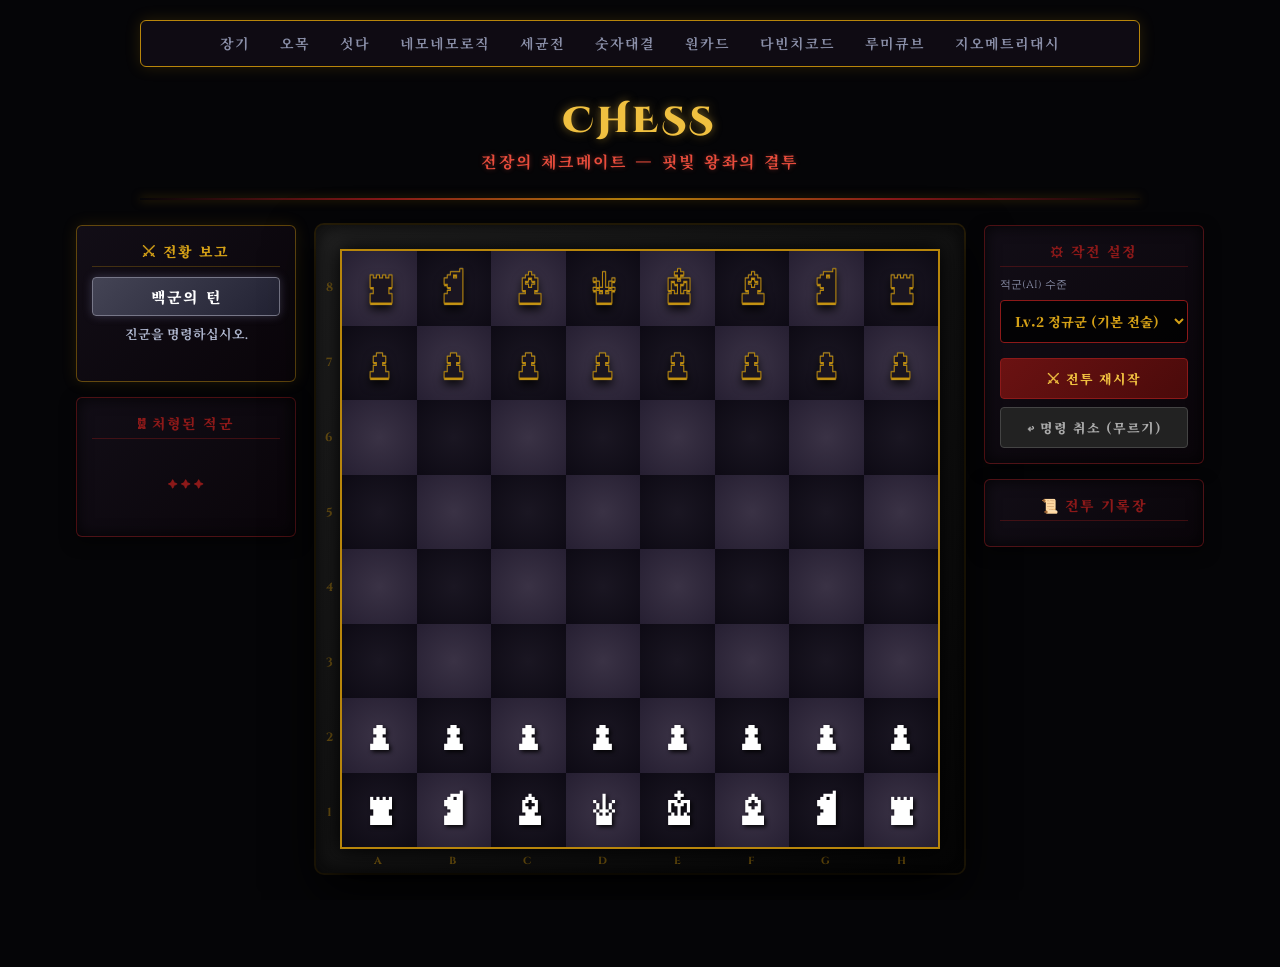
==== battle_chess_main.html @ ba369360 "Add files via upload" ====
<!DOCTYPE html>
<html lang="ko">
<head>
<meta charset="UTF-8">
<meta name="viewport" content="width=device-width, initial-scale=1.0">
<title>전장의 체크메이트 — CHESS</title>
<style>
@import url('https://fonts.googleapis.com/css2?family=Cinzel+Decorative:wght@700;900&family=Cinzel:wght@400;600;700&family=IM+Fell+English:ital@0;1&display=swap');
@import url('https://fonts.googleapis.com/css2?family=Noto+Serif+KR:wght@400;700;900&display=swap');

:root {
  --black: #050507;
  --deep: #0a080c;
  --void: #110d15;
  --dark1: #1a1520;
  --dark2: #241d2e;
  --wine: #4a0a0a;
  --wine2: #6b1212;
  --wine3: #8c1919;
  --blood: #e74c3c;
  --blood-dark: #8b0000;
  --gold: #b8860b;
  --gold2: #d4a017;
  --gold3: #f0c040;
  --silver: #8a8fa8;
  --silver2: #b0b8d0;
  --light-sq: #2a2535;
  --dark-sq: #0d0b12;
}

* { margin: 0; padding: 0; box-sizing: border-box; }

html, body {
  width: 100%; height: 100%;
  background: var(--black);
  overflow-y: auto;
  font-family: 'Cinzel', 'Noto Serif KR', serif;
  cursor: default;
  user-select: none;
  color: var(--silver);
}

/* === BATTLEFIELD BACKGROUND === */
body::before {
  content: ''; position: fixed; inset: 0; z-index: -2;
  background:
    radial-gradient(ellipse at 20% 50%, rgba(74,10,10,0.2) 0%, transparent 60%),
    radial-gradient(ellipse at 80% 50%, rgba(20,10,40,0.3) 0%, transparent 60%),
    radial-gradient(ellipse at 50% 100%, rgba(140,25,25,0.15) 0%, transparent 50%),
    linear-gradient(160deg, #0a0508 0%, #050507 40%, #08050a 100%);
}

/* === MAIN LAYOUT === */
#app {
  position: relative; z-index: 1;
  display: flex; flex-direction: column; align-items: center; justify-content: flex-start;
  min-height: 100vh; padding: 20px 10px; gap: 15px;
}

/* === TITLE === */
#title-block { text-align: center; position: relative; padding: 10px 0; }
#title-main {
  font-family: 'Cinzel Decorative', cursive;
  font-size: clamp(24px, 4vw, 36px);
  font-weight: 900; letter-spacing: 0.1em;
  color: var(--gold3);
  text-shadow: 0 0 10px rgba(240,192,64,0.5), 0 2px 4px rgba(0,0,0,0.9);
}
#title-sub {
  font-family: 'Noto Serif KR', serif; font-size: clamp(12px, 1.8vw, 16px);
  color: var(--blood); letter-spacing: 0.15em; font-weight: 700;
  margin-top: 5px; text-shadow: 0 0 5px rgba(231,76,60,0.4);
}

.divider {
  width: 100%; max-width: 1000px; height: 2px;
  background: linear-gradient(90deg, transparent, var(--wine3), var(--gold), var(--wine3), transparent);
  box-shadow: 0 0 10px rgba(184,134,11,0.5); margin-bottom: 10px;
}

/* === GAME CONTAINER === */
#game-container {
  display: flex; align-items: flex-start; justify-content: center;
  gap: 20px; flex-wrap: wrap; width: 100%; max-width: 1260px;
}

/* === SIDE PANELS === */
.side-panel { display: flex; flex-direction: column; gap: 15px; width: 220px; flex-shrink: 0; }

.panel-box {
  background: linear-gradient(135deg, rgba(20,15,25,0.9) 0%, rgba(10,5,10,0.95) 100%);
  border: 1px solid rgba(140,25,25,0.5);
  border-radius: 6px; padding: 15px;
  box-shadow: inset 0 0 15px rgba(0,0,0,0.8), 0 5px 15px rgba(0,0,0,0.5);
  position: relative;
}
.panel-box h3 {
  font-size: 14px; font-weight: 900; letter-spacing: 0.1em;
  color: var(--wine3); margin-bottom: 10px; padding-bottom: 5px;
  border-bottom: 1px solid rgba(140,25,25,0.4);
  font-family: 'Noto Serif KR', serif; text-align: center;
}

/* === STATUS BOX === */
#status-box { border-color: rgba(184,134,11,0.5); box-shadow: 0 0 15px rgba(184,134,11,0.15); }
#status-box h3 { color: var(--gold2); border-color: rgba(184,134,11,0.3); }

#turn-indicator {
  font-family: 'Noto Serif KR', serif; font-size: 15px; font-weight: 900;
  padding: 8px; border-radius: 4px; text-align: center;
  transition: all 0.3s ease; margin-bottom: 10px; letter-spacing: 2px;
}
#turn-indicator.white-turn {
  color: #fff; background: linear-gradient(135deg, #445, #223);
  border: 1px solid #778; box-shadow: 0 0 10px rgba(150,150,200,0.3);
}
#turn-indicator.black-turn {
  color: var(--gold3); background: linear-gradient(135deg, #500, #200);
  border: 1px solid var(--gold); box-shadow: 0 0 10px rgba(200,0,0,0.4);
}
#status-message {
  font-size: 13px; font-weight: 700; text-align: center; min-height: 40px;
  color: var(--silver2); line-height: 1.4; transition: 0.3s;
}

/* === CAPTURED PIECES === */
.captured-pieces { display: flex; flex-wrap: wrap; gap: 2px; min-height: 24px; justify-content: center;}
.captured-piece { font-size: 22px; opacity: 0.7; filter: drop-shadow(0 2px 2px #000); }
.orb-divider { text-align: center; color: var(--wine3); font-size: 10px; margin: 5px 0; }
.piece-w { color: #fff; text-shadow: 0 0 2px #000; }
.piece-b { color: var(--gold2); text-shadow: 0 0 2px #000; }

/* === BATTLE LOG === */
#move-list {
  max-height: 250px; overflow-y: auto; font-size: 12px;
  font-family: 'Noto Serif KR', serif; font-weight: 700;
  line-height: 1.6; padding-right: 5px;
}
#move-list::-webkit-scrollbar { width: 4px; }
#move-list::-webkit-scrollbar-thumb { background: var(--wine3); border-radius: 2px; }
.log-entry { margin-bottom: 6px; padding: 4px; border-radius: 3px; background: rgba(0,0,0,0.3); border-left: 2px solid transparent;}
.log-entry.white-log { border-left-color: #8a8fa8; color: #b0b8d0; }
.log-entry.black-log { border-left-color: var(--wine3); color: #d4a017; }

/* === CONTROLS === */
.control-group { display: flex; flex-direction: column; gap: 8px; margin-bottom: 15px; }
.control-label { font-size: 11px; color: var(--silver); text-transform: uppercase; font-family: 'Cinzel', serif;}
select, button {
  width: 100%; padding: 10px; font-family: 'Noto Serif KR', serif; font-weight: 900;
  border-radius: 4px; cursor: pointer; outline: none; transition: 0.2s;
}
select { background: rgba(0,0,0,0.8); color: var(--gold2); border: 1px solid var(--wine3); }
button { font-size: 13px; text-transform: uppercase; letter-spacing: 1px; border: none; }
#btn-new { background: linear-gradient(135deg, var(--wine2), var(--wine)); color: var(--gold3); border: 1px solid var(--wine3); }
#btn-undo { background: #222; color: #aaa; border: 1px solid #444; margin-top:8px; }

/* === CHESSBOARD === */
#board-wrapper { position: relative; flex-shrink: 0; perspective: 1000px; }
#board-frame {
  padding: 24px; background: linear-gradient(135deg, #222, #050505);
  border-radius: 8px; position: relative;
  box-shadow: 0 20px 50px rgba(0,0,0,0.9), inset 0 0 20px rgba(0,0,0,0.8), 0 0 0 2px rgba(184,134,11,0.2);
}
.rank-labels, .file-labels {
  position: absolute; display: flex; font-family: 'Cinzel', serif;
  font-size: 12px; font-weight: bold; color: rgba(184,134,11,0.5);
}
.rank-labels { left: 6px; top: 24px; bottom: 24px; flex-direction: column; justify-content: space-around; width: 14px; align-items: center;}
.file-labels { bottom: 6px; left: 24px; right: 24px; flex-direction: row; justify-content: space-around; height: 14px; align-items: center;}

#board {
  display: grid; grid-template-columns: repeat(8, 1fr); grid-template-rows: repeat(8, 1fr);
  --board-size: min(600px, calc(100vw - 80px), calc(100vh - 200px));
  width: var(--board-size); height: var(--board-size);
  border: 2px solid var(--gold); box-shadow: 0 0 20px #000;
  position: relative;
}

.sq { position: relative; display: flex; align-items: center; justify-content: center; cursor: pointer; }
.sq.light { background: radial-gradient(circle, #3a3245, #261f32); }
.sq.dark { background: radial-gradient(circle, #1a1622, #0d0a14); }
.sq.selected { background: radial-gradient(circle, rgba(184,134,11,0.6), rgba(184,134,11,0.2)); box-shadow: inset 0 0 15px var(--gold); }
.sq.last-move { background: radial-gradient(circle, rgba(74,10,10,0.5), transparent); }
.sq.valid-move::after {
  content: ''; position: absolute; width: 25%; height: 25%;
  background: var(--gold); border-radius: 50%; opacity: 0.5; box-shadow: 0 0 10px var(--gold);
}
.sq.valid-capture::after {
  content: ''; position: absolute; inset: 2px;
  border: 3px solid var(--blood); border-radius: 50%; opacity: 0.7;
  box-shadow: inset 0 0 15px var(--blood);
}

.piece {
  position: absolute; inset: 0; display: flex; align-items: center; justify-content: center;
  font-size: min(50px, 8vw); z-index: 5; pointer-events: none;
}
.piece.white { color: #ffffff; text-shadow: 2px 2px 4px rgba(0, 0, 0, 0.9); }
.piece.black { color: #1a1520; filter: drop-shadow(0 5px 5px rgba(0,0,0,0.8)); text-shadow: 0 -1px 1px #555, 0 2px 1px var(--gold2); -webkit-text-stroke: 1px var(--gold); }

/* === OVERLAYS === */
#game-over-overlay {
  display: none; position: absolute; inset: 0; background: rgba(5,3,8,0.9);
  z-index: 100; align-items: center; justify-content: center; flex-direction: column;
  backdrop-filter: blur(5px); border-radius: 8px; border: 1px solid var(--wine3);
}
#game-over-overlay.show { display: flex; }
#game-over-title { font-family: 'Cinzel Decorative', cursive; font-size: 40px; color: var(--gold3); margin-bottom: 10px; }
#game-over-sub { font-family: 'Noto Serif KR', serif; font-size: 16px; color: var(--silver); margin-bottom: 30px; }

#promo-modal {
  display: none; position: absolute; inset: 0; background: rgba(5,3,8,0.75);
  z-index: 200; align-items: center; justify-content: center;
  backdrop-filter: blur(3px); border-radius: 8px;
}
#promo-modal.show { display: flex; }
.promo-content {
  background: var(--dark1); border: 2px solid var(--gold); border-radius: 8px; padding: 25px;
  text-align: center; box-shadow: 0 10px 30px rgba(0,0,0,0.85);
}
.promo-content h3 { color: var(--gold2); font-family: 'Noto Serif KR', serif; margin-bottom: 15px; }
.promo-options { display: flex; gap: 10px; justify-content: center; }
.promo-btn { font-size: 40px; width: 60px; height: 60px; background: #000; border: 1px solid var(--gold); color: #fff; border-radius: 5px; cursor: pointer; }
.promo-btn:hover { background: var(--wine3); transform: scale(1.1); }

/* === SHAKE & FX === */
.shake {
  animation: shake 0.3s cubic-bezier(.36,.07,.19,.97) both;
}

@keyframes shake {
  0% { transform: translate(0, 0); }
  10% { transform: translate(-3px, -2px); }
  20% { transform: translate(3px, 2px); }
  30% { transform: translate(-2px, 3px); }
  40% { transform: translate(2px, -3px); }
  50% { transform: translate(-3px, 1px); }
  60% { transform: translate(3px, -1px); }
  70% { transform: translate(-1px, 2px); }
  80% { transform: translate(1px, -2px); }
  90% { transform: translate(-2px, -1px); }
  100% { transform: translate(0, 0); }
}

@media (max-width: 950px) {
  #game-container { flex-direction: column; align-items: center; }
  .side-panel { width: 100%; flex-direction: row; flex-wrap: wrap; justify-content: center; }
  .panel-box { flex: 1; min-width: 200px; }
}

/* 🚀 추가할 게임풍 내비게이션 바 스타일 */
  .game-nav {
    display: flex;
    justify-content: center;
    gap: 30px;
    margin: 20px auto 0 auto;
    padding: 12px 20px;
    max-width: 1000px;
    background: rgba(17, 13, 21, 0.9); /* 게임 배경과 어울리는 반투명 다크 퍼플 */
    border: 1px solid var(--gold); /* 기존 금색 변수 사용 */
    border-radius: 6px;
    box-shadow: 0 0 15px rgba(184, 134, 11, 0.2);
  }

  .game-nav a {
    color: var(--silver); /* 기존 실버 변수 사용 */
    text-decoration: none;
    font-family: 'Cinzel', 'Noto Serif KR', serif;
    font-size: 14px;
    font-weight: 700;
    letter-spacing: 1px;
    transition: all 0.3s ease;
  }

  /* 마우스를 올렸을 때 붉게 타오르는 효과 */
  .game-nav a:hover {
    color: var(--blood); /* 기존 혈색 붉은 변수 사용 */
    text-shadow: 0 0 8px rgba(231, 76, 60, 0.6);
    transform: translateY(-1px);
  }
</style>
</head>
<body>
      <nav class="game-nav">
          <a href="korean_janggi_premium.html">장기</a>
          <a href="omok.html">오목</a>
          <a href="seotda.html">섯다</a>
          <a href="nemologic.html">네모네모로직</a>
          <a href="slimewars.html">세균전</a>
          <a href="numberbattle.html">숫자대결</a>
          <a href="onecard.html">원카드</a>
          <a href="DaVinciCode.html">다빈치코드</a>
          <a href="rummikub.html">루미큐브</a>
          <a href="geometry_dash_improved.html">지오메트리대시</a>

      </nav>

<div id="app">
  <div id="title-block">
    <div id="title-main">CHESS</div>
    <div id="title-sub">전장의 체크메이트 — 핏빛 왕좌의 결투</div>
  </div>
  <div class="divider"></div>

  <div id="game-container">
    <div class="side-panel">
      <div class="panel-box" id="status-box">
        <h3>⚔ 전황 보고</h3>
        <div id="turn-indicator" class="white-turn">백군의 턴</div>
        <div id="status-message">진군을 명령하십시오.</div>
      </div>
      <div class="panel-box">
        <h3>☠ 처형된 적군</h3>
        <div class="captured-pieces" id="white-captured"></div>
        <div class="orb-divider">✦ ✦ ✦</div>
        <div class="captured-pieces" id="black-captured"></div>
      </div>
    </div>

    <div id="board-wrapper">
      <div id="board-frame">
        <div class="rank-labels" id="rank-labels"></div>
        <div class="file-labels" id="file-labels"></div>
        <div id="board"></div>
        <canvas id="fx-canvas" style="position: absolute; inset: 0; pointer-events: none; z-index: 10;"></canvas>
      </div>
      <div id="game-over-overlay">
        <div id="game-over-title">VICTORY</div>
        <div id="game-over-sub">적의 왕을 참수했습니다.</div>
        <button id="game-over-btn" style="width:200px" onclick="initGame()">새로운 전장으로</button>
      </div>
      <div id="promo-modal">
        <div class="promo-content">
          <h3>승진할 계급을 선택하라</h3>
          <div class="promo-options" id="promo-options"></div>
        </div>
      </div>
    </div>

    <div class="side-panel">
      <div class="panel-box">
        <h3>⚙ 작전 설정</h3>
        <div class="control-group">
          <span class="control-label">적군(AI) 수준</span>
          <select id="difficulty-select">
            <option value="1">Lv.1 훈련병 (얕은 탐색)</option>
            <option value="2" selected>Lv.2 정규군 (기본 전술)</option>
            <option value="3">Lv.3 백인대장 (깊은 수읽기)</option>
          </select>
        </div>
        <button id="btn-new" onclick="initGame()">⚔ 전투 재시작</button>
        <button id="btn-undo" onclick="undoMove()">↩ 명령 취소 (무르기)</button>
      </div>
      <div class="panel-box">
        <h3>📜 전투 기록장</h3>
        <div id="move-list"></div>
      </div>
    </div>
  </div>
</div>

<script>
'use strict';

// --- GAME CONSTANTS & LOGIC ---
const PIECE_VALS = { P: 100, N: 320, B: 330, R: 500, Q: 900, K: 20000 };
const SYMBOLS = { P: '♟', N: '♞', B: '♝', R: '♜', Q: '♛', K: '♚' };
const FILES = ['a','b','c','d','e','f','g','h'];
const RANKS = ['8','7','6','5','4','3','2','1'];

var PST = { // Piece-Square Tables for basic positional evaluation
  P: [[0,0,0,0,0,0,0,0],[50,50,50,50,50,50,50,50],[10,10,20,30,30,20,10,10],[5,5,10,25,25,10,5,5],[0,0,0,20,20,0,0,0],[5,-5,-10,0,0,-10,-5,5],[5,10,10,-20,-20,10,10,5],[0,0,0,0,0,0,0,0]],
  N: [[-50,-40,-30,-30,-30,-30,-40,-50],[-40,-20,0,0,0,0,-20,-40],[-30,0,10,15,15,10,0,-30],[-30,5,15,20,20,15,5,-30],[-30,0,15,20,20,15,0,-30],[-30,5,10,15,15,10,5,-30],[-40,-20,0,5,5,0,-20,-40],[-50,-40,-30,-30,-30,-30,-40,-50]],
  B: [[-20,-10,-10,-10,-10,-10,-10,-20],[-10,0,0,0,0,0,0,-10],[-10,0,5,10,10,5,0,-10],[-10,5,5,10,10,5,5,-10],[-10,0,10,10,10,10,0,-10],[-10,10,10,10,10,10,10,-10],[-10,5,0,0,0,0,5,-10],[-20,-10,-10,-10,-10,-10,-10,-20]],
  R: [[0,0,0,0,0,0,0,0],[5,10,10,10,10,10,10,5],[-5,0,0,0,0,0,0,-5],[-5,0,0,0,0,0,0,-5],[-5,0,0,0,0,0,0,-5],[-5,0,0,0,0,0,0,-5],[-5,0,0,0,0,0,0,-5],[0,0,0,5,5,0,0,0]],
  Q: [[-20,-10,-10,-5,-5,-10,-10,-20],[-10,0,0,0,0,0,0,-10],[-10,0,5,5,5,5,0,-10],[-5,0,5,5,5,5,0,-5],[0,0,5,5,5,5,0,-5],[-10,5,5,5,5,5,0,-10],[-10,0,5,0,0,0,0,-10],[-20,-10,-10,-5,-5,-10,-10,-20]],
  K: [[-30,-40,-40,-50,-50,-40,-40,-30],[-30,-40,-40,-50,-50,-40,-40,-30],[-30,-40,-40,-50,-50,-40,-40,-30],[-30,-40,-40,-50,-50,-40,-40,-30],[-20,-30,-30,-40,-40,-30,-30,-20],[-10,-20,-20,-20,-20,-20,-20,-10],[20,20,0,0,0,0,20,20],[20,30,10,0,0,10,30,20]],
  K_END: [[-50,-40,-30,-20,-20,-30,-40,-50],[-30,-20,-10,0,0,-10,-20,-30],[-30,-10,20,30,30,20,-10,-30],[-30,-10,30,40,40,30,-10,-30],[-30,-10,30,40,40,30,-10,-30],[-30,-10,20,30,30,20,-10,-30],[-30,-30,0,0,0,0,-30,-30],[-50,-30,-30,-30,-30,-30,-30,-50]]
};

// --- GAME STATE VARIABLES ---
let board = [];
let currentTurn = 'white';
let epTarget = null;
let castlingRights = { white: {kside: true, qside: true}, black: {kside: true, qside: true} };
let historyStack = []; // For Undo
let selectedSq = null;
let legalMovesMap = [];
let capturedWhite = [];
let capturedBlack = [];
let pendingPromo = null;

// --- UTILS ---
function inBounds(r, c) { return r >= 0 && r < 8 && c >= 0 && c < 8; }
function getPieceColor(p) { return p ? (p[0] === 'W' ? 'white' : 'black') : null; }
function getPieceType(p) { return p ? p[1] : null; }
function opponent(c) { return c === 'white' ? 'black' : 'white'; }
function cloneBoard(b) { return b.map(row => row.slice()); }

// --- CHESS LOGIC (Extracted from Original) ---
function isSquareAttacked(b, row, col, byColor) {
  var prefix = byColor === 'white' ? 'W' : 'B';
  var pawnDir = byColor === 'white' ? 1 : -1;
  var dcs = [-1, 1];
  for (var i = 0; i < 2; i++) {
    var pr = row + pawnDir, pc = col + dcs[i];
    if (inBounds(pr, pc) && b[pr][pc] === prefix + 'P') return true;
  }
  var knightDeltas = [[2,1],[2,-1],[-2,1],[-2,-1],[1,2],[1,-2],[-1,2],[-1,-2]];
  for (var n = 0; n < 8; n++) {
    var nr = row + knightDeltas[n][0], nc = col + knightDeltas[n][1];
    if (inBounds(nr, nc) && b[nr][nc] === prefix + 'N') return true;
  }
  var kingDeltas = [[1,0],[-1,0],[0,1],[0,-1],[1,1],[1,-1],[-1,1],[-1,-1]];
  for (var k = 0; k < 8; k++) {
    var kr = row + kingDeltas[k][0], kc = col + kingDeltas[k][1];
    if (inBounds(kr, kc) && b[kr][kc] === prefix + 'K') return true;
  }
  var diags = [[1,1],[1,-1],[-1,1],[-1,-1]];
  for (var d = 0; d < 4; d++) {
    var dr = diags[d][0], dc = diags[d][1];
    var r = row + dr, c = col + dc;
    while (inBounds(r, c)) {
      if (b[r][c]) {
        if (b[r][c] === prefix + 'B' || b[r][c] === prefix + 'Q') return true;
        break;
      }
      r += dr; c += dc;
    }
  }
  var orthos = [[1,0],[-1,0],[0,1],[0,-1]];
  for (var o = 0; o < 4; o++) {
    var odr = orthos[o][0], odc = orthos[o][1];
    var orow = row + odr, ocol = col + odc;
    while (inBounds(orow, ocol)) {
      if (b[orow][ocol]) {
        if (b[orow][ocol] === prefix + 'R' || b[orow][ocol] === prefix + 'Q') return true;
        break;
      }
      orow += odr; ocol += odc;
    }
  }
  return false;
}

function rawMoves(b, row, col, epTargetInfo, crInfo) {
  var p = b[row][col];
  if (!p) return [];
  var color = getPieceColor(p), type = getPieceType(p), opp = opponent(color);
  var moves = [];

  function add(r, c, sp) { if (inBounds(r, c)) moves.push({ row: r, col: c, special: sp || null }); }
  function slide(dr, dc) {
    var r = row + dr, c = col + dc;
    while (inBounds(r, c)) {
      if (b[r][c]) { if (getPieceColor(b[r][c]) === opp) add(r, c, 'capture'); break; }
      add(r, c); r += dr; c += dc;
    }
  }

  if (type === 'P') {
    var dir = color === 'white' ? -1 : 1;
    var startR = color === 'white' ? 6 : 1;
    var promoR = color === 'white' ? 0 : 7;
    if (inBounds(row + dir, col) && !b[row + dir][col]) {
      add(row + dir, col, row + dir === promoR ? 'promo' : null);
      if (row === startR && !b[row + 2 * dir][col]) add(row + 2 * dir, col, 'double');
    }
    var capDcs = [-1, 1];
    for (var i = 0; i < 2; i++) {
      var r = row + dir, c = col + capDcs[i];
      if (inBounds(r, c)) {
        if (b[r][c] && getPieceColor(b[r][c]) === opp) add(r, c, r === promoR ? 'promo-cap' : 'capture');
        if (epTargetInfo && r === epTargetInfo.row && c === epTargetInfo.col) add(r, c, 'enpassant');
      }
    }
  }
  if (type === 'N') {
    var nd = [[2,1],[2,-1],[-2,1],[-2,-1],[1,2],[1,-2],[-1,2],[-1,-2]];
    for (var n = 0; n < 8; n++) {
      var nr = row + nd[n][0], nc = col + nd[n][1];
      if (inBounds(nr, nc) && getPieceColor(b[nr][nc]) !== color) add(nr, nc, b[nr][nc] ? 'capture' : null);
    }
  }
  if (type === 'B' || type === 'Q') { slide(1, 1); slide(1, -1); slide(-1, 1); slide(-1, -1); }
  if (type === 'R' || type === 'Q') { slide(1, 0); slide(-1, 0); slide(0, 1); slide(0, -1); }
  if (type === 'K') {
    var kd = [[1,0],[-1,0],[0,1],[0,-1],[1,1],[1,-1],[-1,1],[-1,-1]];
    for (var k = 0; k < 8; k++) {
      var kr = row + kd[k][0], kc = col + kd[k][1];
      if (inBounds(kr, kc) && getPieceColor(b[kr][kc]) !== color) add(kr, kc, b[kr][kc] ? 'capture' : null);
    }
    if (crInfo) {
      var backR = color === 'white' ? 7 : 0;
      if (row === backR && col === 4 && !isInCheck(b, color)) {
        if (crInfo[color].kside && !b[backR][5] && !b[backR][6] && b[backR][7] === (color === 'white' ? 'WR' : 'BR')) {
          if (!isSquareAttacked(b, backR, 5, opp) && !isSquareAttacked(b, backR, 6, opp)) add(backR, 6, 'castle-k');
        }
        if (crInfo[color].qside && !b[backR][3] && !b[backR][2] && !b[backR][1] && b[backR][0] === (color === 'white' ? 'WR' : 'BR')) {
          if (!isSquareAttacked(b, backR, 3, opp) && !isSquareAttacked(b, backR, 2, opp)) add(backR, 2, 'castle-q');
        }
      }
    }
  }
  return moves;
}

function findKing(b, color) {
  var target = color === 'white' ? 'WK' : 'BK';
  for (var r = 0; r < 8; r++)
    for (var c = 0; c < 8; c++)
      if (b[r][c] === target) return { row: r, col: c };
  return null;
}

function isInCheck(b, color) {
  var k = findKing(b, color);
  return k ? isSquareAttacked(b, k.row, k.col, opponent(color)) : false;
}

function applyMove(b, from, to, sp, epT, crInfo, promoType) {
  var nb = cloneBoard(b), ncr = JSON.parse(JSON.stringify(crInfo));
  var p = nb[from.row][from.col], col = getPieceColor(p), typ = getPieceType(p);
  var captured = nb[to.row][to.col];
  var nep = null;

  if (sp === 'enpassant') { captured = nb[col === 'white' ? to.row + 1 : to.row - 1][to.col]; nb[col === 'white' ? to.row + 1 : to.row - 1][to.col] = null; }
  if (sp === 'castle-k') { nb[to.row][5] = nb[to.row][7]; nb[to.row][7] = null; }
  if (sp === 'castle-q') { nb[to.row][3] = nb[to.row][0]; nb[to.row][0] = null; }
  if (sp === 'double') nep = { row: col === 'white' ? from.row - 1 : from.row + 1, col: from.col };

  if (sp === 'promo' || sp === 'promo-cap') {
    nb[to.row][to.col] = (col === 'white' ? 'W' : 'B') + (promoType || 'Q');
  } else {
    nb[to.row][to.col] = p;
  }
  nb[from.row][from.col] = null;

  if (typ === 'K') { ncr[col].kside = ncr[col].qside = false; }
  if (typ === 'R' && from.row === (col === 'white' ? 7 : 0)) {
    if (from.col === 7) ncr[col].kside = false;
    if (from.col === 0) ncr[col].qside = false;
  }
  if (captured && getPieceType(captured) === 'R') {
    var capColor = getPieceColor(captured);
    var homeRow = capColor === 'white' ? 7 : 0;
    if (to.row === homeRow && to.col === 7) ncr[capColor].kside = false;
    if (to.row === homeRow && to.col === 0) ncr[capColor].qside = false;
  }
  return { board: nb, ep: nep, cr: ncr, captured: captured };
}

function legalMoves(b, r, c, epT, cr) {
  var col = getPieceColor(b[r][c]);
  return rawMoves(b, r, c, epT, cr).filter(function(m) {
    var res = applyMove(b, { row: r, col: c }, m, m.special, epT, cr, 'Q');
    return !isInCheck(res.board, col);
  });
}

function allLegalMoves(b, color, epT, cr) {
  var moves = [];
  for (var r = 0; r < 8; r++)
    for (var c = 0; c < 8; c++)
      if (b[r][c] && getPieceColor(b[r][c]) === color) {
        var pMoves = legalMoves(b, r, c, epT, cr);
        for (var i = 0; i < pMoves.length; i++) moves.push({ from: { row: r, col: c }, to: pMoves[i] });
      }
  return moves;
}

// AI Minimax
function evaluate(b) {
  var whiteScore = 0, blackScore = 0, totalMaterial = 0;
  for (var r = 0; r < 8; r++)
    for (var c = 0; c < 8; c++) {
      var p = b[r][c];
      if (!p) continue;
      var t = getPieceType(p);
      if (t !== 'K' && t !== 'P') totalMaterial += PIECE_VALS[t];
    }
  var isEndgame = totalMaterial < 2600;
  for (var er = 0; er < 8; er++)
    for (var ec = 0; ec < 8; ec++) {
      var ep = b[er][ec];
      if (!ep) continue;
      var type = getPieceType(ep);
      var val = PIECE_VALS[type];
      var pstKey = (type === 'K' && isEndgame) ? 'K_END' : type;
      if (getPieceColor(ep) === 'white') whiteScore += val + PST[pstKey][er][ec];
      else blackScore += val + PST[pstKey][7 - er][ec];
    }
  return whiteScore - blackScore;
}

function minimax(b, depth, alpha, beta, isMax, ep, cr) {
  if (depth === 0) return { score: evaluate(b) };
  var col = isMax ? 'white' : 'black';
  var moves = allLegalMoves(b, col, ep, cr);

  if (moves.length === 0) return { score: isInCheck(b, col) ? (isMax ? -99999 : 99999) : 0 };

  // Simple move ordering
  moves.sort((a, b) => (b.to.special && b.to.special.includes('cap') ? 1 : 0) - (a.to.special && a.to.special.includes('cap') ? 1 : 0));

  var bestMove = null;
  if (isMax) {
    var max = -Infinity;
    for (let m of moves) {
      let res = applyMove(b, m.from, m.to, m.to.special, ep, cr, 'Q');
      let score = minimax(res.board, depth - 1, alpha, beta, false, res.ep, res.cr).score;
      if (score > max) { max = score; bestMove = m; }
      alpha = Math.max(alpha, score);
      if (alpha >= beta) break;
    }
    return { score: max, move: bestMove };
  } else {
    var min = Infinity;
    for (let m of moves) {
      let res = applyMove(b, m.from, m.to, m.to.special, ep, cr, 'Q');
      let minScore = minimax(res.board, depth - 1, alpha, beta, true, res.ep, res.cr).score;
      if (minScore < min) { min = minScore; bestMove = m; }
      beta = Math.min(beta, minScore);
      if (alpha >= beta) break;
    }
    return { score: min, move: bestMove };
  }
}


// --- BATTLE EFFECTS (Shake & Blood Particle Overlay) ---
let fxCanvas, fxCtx;
let particles = [];
let fxAnimationId = null;
let redFlashAlpha = 0;

function initFx() {
  fxCanvas = document.getElementById('fx-canvas');
  if (fxCanvas) {
    fxCtx = fxCanvas.getContext('2d');
    resizeFxCanvas();
    window.addEventListener('resize', resizeFxCanvas);
  }
}

function resizeFxCanvas() {
  if (!fxCanvas) return;
  const rect = fxCanvas.parentElement.getBoundingClientRect();
  fxCanvas.width = rect.width;
  fxCanvas.height = rect.height;
}

class BloodParticle {
  constructor(x, y) {
    this.x = x;
    this.y = y;
    const angle = Math.random() * Math.PI * 2;
    const speed = Math.random() * 4 + 2;
    this.vx = Math.cos(angle) * speed;
    this.vy = Math.sin(angle) * speed - (Math.random() * 1.5);
    this.radius = Math.random() * 3.5 + 1.5;
    this.alpha = 1;
    this.decay = Math.random() * 0.025 + 0.015;
    this.gravity = 0.12;
  }

  update() {
    this.x += this.vx;
    this.y += this.vy;
    this.vy += this.gravity;
    this.alpha -= this.decay;
  }

  draw(ctx) {
    ctx.save();
    ctx.globalAlpha = this.alpha;
    ctx.fillStyle = Math.random() > 0.4 ? '#8b0000' : '#e74c3c';
    ctx.beginPath();
    ctx.arc(this.x, this.y, this.radius, 0, Math.PI * 2);
    ctx.fill();
    ctx.restore();
  }
}

function triggerScreenShake() {
  const frame = document.getElementById('board-frame');
  if (!frame) return;
  frame.classList.remove('shake');
  void frame.offsetWidth; // Force reflow
  frame.classList.add('shake');
  setTimeout(() => {
    frame.classList.remove('shake');
  }, 300);
}

function spawnBloodSplash(toRow, toCol) {
  if (!fxCanvas || !fxCtx) return;
  resizeFxCanvas();

  const boardEl = document.getElementById('board');
  const sqEl = boardEl.children[toRow * 8 + toCol];
  if (!sqEl) return;

  const sqRect = sqEl.getBoundingClientRect();
  const frameRect = fxCanvas.getBoundingClientRect();

  const startX = sqRect.left - frameRect.left + sqRect.width / 2;
  const startY = sqRect.top - frameRect.top + sqRect.height / 2;

  // Spawn particles
  for (let i = 0; i < 20; i++) {
    particles.push(new BloodParticle(startX, startY));
  }

  // Flash screen red vignette
  redFlashAlpha = 0.4;

  if (!fxAnimationId) {
    animateFx();
  }
}

function animateFx() {
  fxCtx.clearRect(0, 0, fxCanvas.width, fxCanvas.height);

  if (redFlashAlpha > 0.01) {
    fxCtx.fillStyle = `rgba(139, 0, 0, ${redFlashAlpha})`;
    fxCtx.fillRect(0, 0, fxCanvas.width, fxCanvas.height);
    redFlashAlpha *= 0.82;
  }

  particles = particles.filter(p => p.alpha > 0);
  particles.forEach(p => {
    p.update();
    p.draw(fxCtx);
  });

  if (particles.length > 0 || redFlashAlpha > 0.01) {
    fxAnimationId = requestAnimationFrame(animateFx);
  } else {
    fxCtx.clearRect(0, 0, fxCanvas.width, fxCanvas.height);
    fxAnimationId = null;
  }
}

// --- UI / DOM INTERACTION ---
function initGame() {
  initFx();
  board = [
    ['BR','BN','BB','BQ','BK','BB','BN','BR'],
    ['BP','BP','BP','BP','BP','BP','BP','BP'],
    [null,null,null,null,null,null,null,null],
    [null,null,null,null,null,null,null,null],
    [null,null,null,null,null,null,null,null],
    [null,null,null,null,null,null,null,null],
    ['WP','WP','WP','WP','WP','WP','WP','WP'],
    ['WR','WN','WB','WQ','WK','WB','WN','WR']
  ];
  currentTurn = 'white';
  epTarget = null;
  castlingRights = { white: {kside: true, qside: true}, black: {kside: true, qside: true} };
  historyStack = [];
  capturedWhite = []; capturedBlack = [];
  selectedSq = null;
  
  document.getElementById('move-list').innerHTML = '';
  document.getElementById('white-captured').innerHTML = '';
  document.getElementById('black-captured').innerHTML = '';
  document.getElementById('game-over-overlay').classList.remove('show');
  
  // Draw Rank/File Labels
  document.getElementById('rank-labels').innerHTML = RANKS.map(r => `<div>${r}</div>`).join('');
  document.getElementById('file-labels').innerHTML = FILES.map(f => `<div>${f}</div>`).join('');
  
  renderBoard();
  updateStatus("진군을 명령하십시오.");
}

function renderBoard(lastMove = null) {
  const boardEl = document.getElementById('board');
  boardEl.innerHTML = '';
  
  for (let r = 0; r < 8; r++) {
    for (let c = 0; c < 8; c++) {
      let sq = document.createElement('div');
      sq.className = `sq ${(r + c) % 2 === 0 ? 'light' : 'dark'}`;
      
      if (selectedSq && selectedSq.r === r && selectedSq.c === c) sq.classList.add('selected');
      if (lastMove && ((lastMove.from.row===r && lastMove.from.col===c) || (lastMove.to.row===r && lastMove.to.col===c))) {
        sq.classList.add('last-move');
      }

      let validMove = legalMovesMap.find(m => m.row === r && m.col === c);
      if (validMove) sq.classList.add(board[r][c] ? 'valid-capture' : 'valid-move');

      let p = board[r][c];
      if (p) {
        let pEl = document.createElement('div');
        pEl.className = `piece ${p[0] === 'W' ? 'white' : 'black'}`;
        pEl.innerHTML = SYMBOLS[p[1]];
        sq.appendChild(pEl);
      }

      sq.onclick = () => handleSquareClick(r, c);
      boardEl.appendChild(sq);
    }
  }
}

function handleSquareClick(r, c) {
  if (currentTurn !== 'white') return; // Only allow player to move white

  let p = board[r][c];
  
  // Select Piece
  if (p && getPieceColor(p) === currentTurn) {
    selectedSq = { r, c };
    legalMovesMap = legalMoves(board, r, c, epTarget, castlingRights);
    renderBoard();
    return;
  }

  // Execute Move
  if (selectedSq) {
    let move = legalMovesMap.find(m => m.row === r && m.col === c);
    if (move) {
      if (move.special && move.special.includes('promo')) {
        pendingPromo = { from: {row: selectedSq.r, col: selectedSq.c}, to: move };
        showPromoModal();
      } else {
        commitMove({row: selectedSq.r, col: selectedSq.c}, move, move.special, null);
      }
    } else {
      selectedSq = null;
      legalMovesMap = [];
      renderBoard();
    }
  }
}

function showPromoModal() {
  const modal = document.getElementById('promo-modal');
  const opts = document.getElementById('promo-options');
  opts.innerHTML = ['Q','R','B','N'].map(t => 
    `<div class="promo-btn" onclick="executePromo('${t}')">${SYMBOLS[t]}</div>`
  ).join('');
  modal.classList.add('show');
}

function executePromo(type) {
  document.getElementById('promo-modal').classList.remove('show');
  commitMove(pendingPromo.from, pendingPromo.to, pendingPromo.to.special, type);
  pendingPromo = null;
}

function commitMove(from, to, special, promoType) {
  // Save history state
  historyStack.push({
    board: cloneBoard(board), turn: currentTurn, ep: epTarget, cr: JSON.parse(JSON.stringify(castlingRights)), cw: [...capturedWhite], cb: [...capturedBlack]
  });

  // Apply move
  let res = applyMove(board, from, to, special, epTarget, castlingRights, promoType);
  
  // Handle Capture Log
  if (res.captured) {
    if (currentTurn === 'white') capturedWhite.push(res.captured);
    else capturedBlack.push(res.captured);
    updateCapturedUI();

    // Battle FX
    triggerScreenShake();
    spawnBloodSplash(to.row, to.col);
  }

  // Update State
  let pieceStr = board[from.row][from.col][1];
  board = res.board;
  epTarget = res.ep;
  castlingRights = res.cr;
  selectedSq = null;
  legalMovesMap = [];
  
  logMove(pieceStr, from, to, special, res.captured, promoType);
  currentTurn = opponent(currentTurn);
  renderBoard({from, to});
  
  checkGameState();
}

function logMove(pType, from, to, special, captured, promo) {
  let list = document.getElementById('move-list');
  let entry = document.createElement('div');
  entry.className = `log-entry ${currentTurn}-log ${captured ? 'capture' : ''}`;
  let notation = `${SYMBOLS[pType]} ${FILES[from.col]}${RANKS[from.row]} ➔ ${FILES[to.col]}${RANKS[to.row]}`;
  if (captured) notation += ` (처형)`;
  if (promo) notation += ` = ${SYMBOLS[promo]}`;
  entry.innerText = (currentTurn === 'white' ? "백군: " : "흑군: ") + notation;
  list.appendChild(entry);
  list.scrollTop = list.scrollHeight;
}

function updateCapturedUI() {
  document.getElementById('white-captured').innerHTML = capturedWhite.map(p => `<div class="captured-piece piece-b">${SYMBOLS[p[1]]}</div>`).join('');
  document.getElementById('black-captured').innerHTML = capturedBlack.map(p => `<div class="captured-piece piece-w">${SYMBOLS[p[1]]}</div>`).join('');
}

function updateStatus(msg) {
  let ind = document.getElementById('turn-indicator');
  ind.className = currentTurn === 'white' ? 'white-turn' : 'black-turn';
  ind.innerText = currentTurn === 'white' ? '백군의 턴' : '흑군의 턴 (AI)';
  document.getElementById('status-message').innerText = msg;
}

function checkGameState() {
  let moves = allLegalMoves(board, currentTurn, epTarget, castlingRights);
  if (moves.length === 0) {
    let check = isInCheck(board, currentTurn);
    let overlay = document.getElementById('game-over-overlay');
    document.getElementById('game-over-title').innerText = check ? 'CHECKMATE' : 'STALEMATE';
    document.getElementById('game-over-sub').innerText = check 
      ? (currentTurn === 'white' ? '아군 왕이 참수당했습니다.' : '적의 왕을 참수했습니다. (승리)') 
      : '전장이 교착상태에 빠졌습니다. (무승부)';
    overlay.classList.add('show');
    return;
  }
  
  if (isInCheck(board, currentTurn)) {
    updateStatus("경고! 왕이 공격받고 있습니다! (CHECK)");
  } else {
    updateStatus(currentTurn === 'white' ? "진군을 명령하십시오." : "적군이 전술을 구상 중입니다...");
  }

  if (currentTurn === 'black') {
    setTimeout(triggerAI, 50); // Yield UI update before AI freezes
  }
}

function triggerAI() {
  let depth = parseInt(document.getElementById('difficulty-select').value) || 2;
  let aiRes = minimax(board, depth, -Infinity, Infinity, false, epTarget, castlingRights);
  
  if (aiRes.move) {
    commitMove(aiRes.move.from, aiRes.move.to, aiRes.move.to.special, 'Q');
  }
}

function undoMove() {
  if (historyStack.length < 2) return;
  // Pop twice to go back to White's turn
  historyStack.pop();
  let state = historyStack.pop();
  
  board = state.board;
  currentTurn = state.turn;
  epTarget = state.ep;
  castlingRights = state.cr;
  capturedWhite = state.cw;
  capturedBlack = state.cb;
  
  selectedSq = null;
  legalMovesMap = [];
  updateCapturedUI();
  renderBoard();
  updateStatus("명령을 철회했습니다.");
  
  // Remove last 2 log entries
  let list = document.getElementById('move-list');
  if(list.lastChild) list.removeChild(list.lastChild);
  if(list.lastChild) list.removeChild(list.lastChild);
}

// START
initGame();

</script>
</body>
</html>
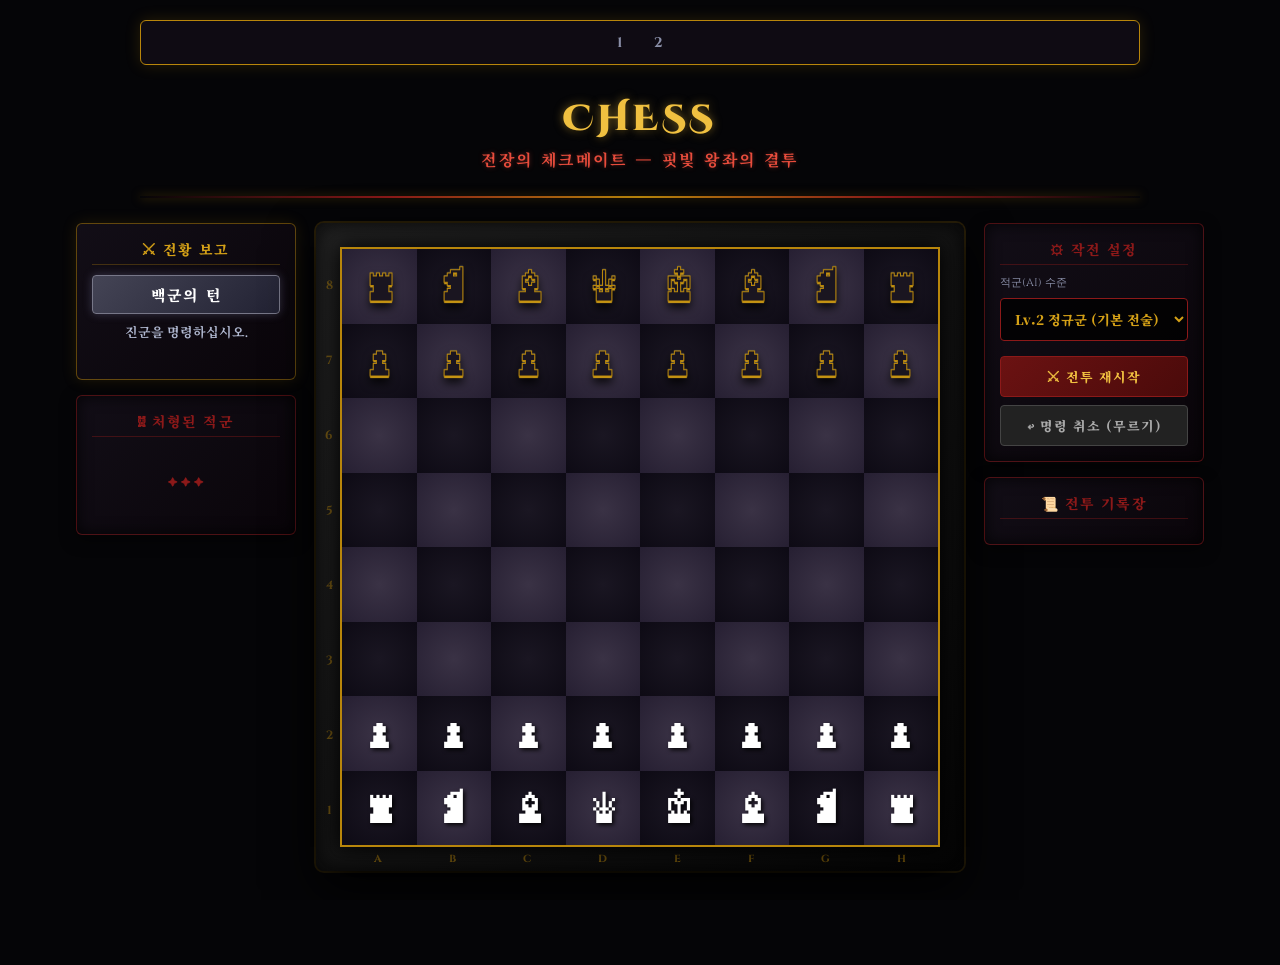
==== commit 399ebabc: "Add files via upload" ====
--- a/battle_chess_main.html
+++ b/battle_chess_main.html
@@ -282,16 +282,8 @@
 </head>
 <body>
       <nav class="game-nav">
-          <a href="korean_janggi_premium.html">장기</a>
-          <a href="omok.html">오목</a>
-          <a href="seotda.html">섯다</a>
-          <a href="nemologic.html">네모네모로직</a>
-          <a href="slimewars.html">세균전</a>
-          <a href="numberbattle.html">숫자대결</a>
-          <a href="onecard.html">원카드</a>
-          <a href="DaVinciCode.html">다빈치코드</a>
-          <a href="rummikub.html">루미큐브</a>
-          <a href="geometry_dash_improved.html">지오메트리대시</a>
+          <a href="korean_janggi_premium.html">1</a>
+          <a href="omok.html">2</a>
 
       </nav>
 
